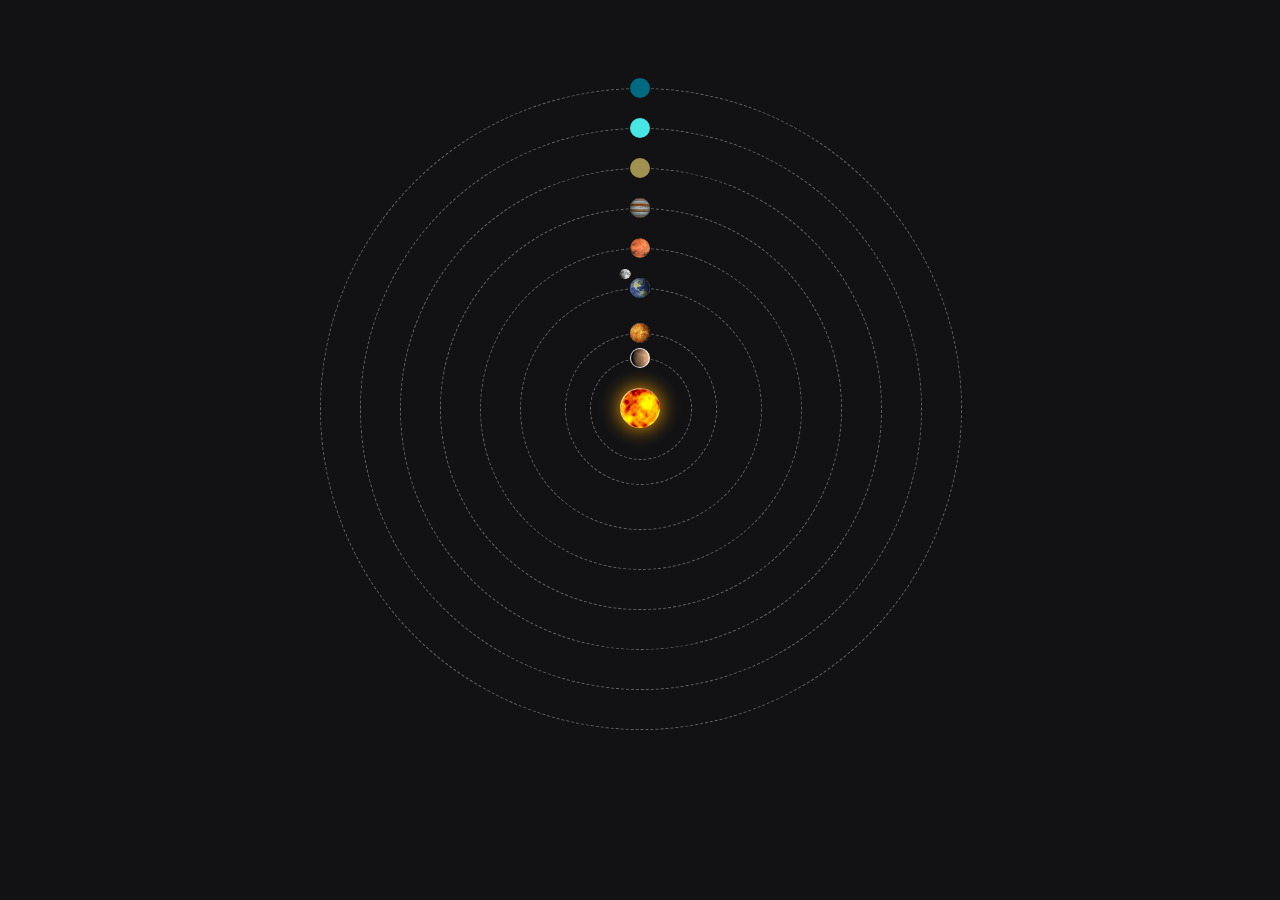
==== solarSystem/index.html @ 9f452145 "created project solar system" ====
<!DOCTYPE html>
<html>

<head>
  <meta charset="utf-8">
  <meta name="viewport" content="width=device-width">
  <title>Solar System</title>
  <link href="style.css" rel="stylesheet" type="text/css" />
</head>

<body>
  <div class="solar-system">
    <div id="sun"><img src="images/sun.png" /></div>

    <div class="orbit mercury-orbit"></div>
    <div class="mercury-spin">
      <div class="planet"><img class="img" src="images/mercury.png" /></div>
    </div>

    <div class="orbit venus-orbit"></div>
    <div class="venus-spin">
      <div class="planet"><img class="img" src="images/venus.jpg" /></div>
    </div>

    <div class="orbit earth-orbit"></div>
    <div class="earth-spin">
      <div class="moon-orbit"></div>
      <div class="moon-spin">
        <div id="moon"><img src="images/moon.png" /></div>
      </div>

      <img id="earth" src="images/earth2.jpg" />
    </div>

    <div class="orbit mars-orbit">
    </div>
    <div class="mars-spin">
      <div class="planet"><img class="img" src="images/mars.png" /></div>
    </div>

    <div class="orbit jupiter-orbit"></div>
    <div class="jupiter-spin">
      <div class="planet"><img class="img" src="images/jupiter.jpg" /></div>
    </div>

    <div class="orbit saturn-orbit"></div>
    <div class="saturn-spin">
      <div class="planet saturn"></div>
    </div>

    <div class="orbit uranus-orbit"></div>
    <div class="uranus-spin">
      <div class="planet uranus"></div>
    </div>

    <div class="orbit neptune-orbit"></div>
    <div class="neptune-spin">
      <div class="planet neptune"></div>
    </div>
  </div>

</body>

</html>
---- solarSystem/style.css ----
html,
body {
  background-color: #121215;
}

.solar-system {
  position: relative;
  width: 800px;
  height: 800px;
  margin: auto;
  overflow: hidden;
}

#sun {
  height: 40px;
  width: 40px;
  margin-top: -20px;
  margin-left: -20px;
  border-radius: 50%;
  box-shadow: 0 0 20px orange;
  overflow: hidden;
}

#sun img {
  height: 40px;
  width: 40px;
}

.orbit {
  border: 1px dashed #666;
}

#sun,
.orbit,
.orbit+div,
.orbit+div>div {
  position: absolute;
}

#sun,
.orbit,
.orbit+div {
  top: 50%;
  left: 50%;
}

.orbit+div>div {
  top: 0;
  left: 50%;
}

.orbit,
.orbit+div div,
#earth {
  border-radius: 50%;
}

.img {
  height: 20px;
  width: 20px;
}

.planet {
  overflow: hidden;
  margin-top: -10px;
  margin-left: -10px;
  height: 20px;
  width: 20px;
}

.mercury-orbit,
.mercury-spin {
  width: 100px;
  height: 100px;
  margin-left: -50px;
  margin-top: -50px;
}

.venus-orbit,
.venus-spin {
  margin-top: -75px;
  margin-left: -75px;
  width: 150px;
  height: 150px;
}

#earth {
  position: absolute;
  top: 0;
  left: 50%;
  margin-top: -10px;
  margin-left: -10px;
  height: 20px;
  width: 20px;
  border-radius: 50%;
}

.earth-orbit,
.earth-spin {
  width: 240px;
  height: 240px;
  margin-left: -120px;
  margin-top: -120px;
}

#moon {
  overflow: hidden;
  margin-top: -6px;
  margin-left: -6px;
  height: 12px;
  width: 12px;
  border-radius: 50%;
}

#moon img {
  width: 12px;
  height: 12px;
}

.moon-orbit,
.moon-spin {
  height: 30px;
  width: 30px;
  margin-top: -15px;
  margin-left: -15px;
  border-color: #447;
}

.mars-orbit,
.mars-spin {
  width: 320px;
  height: 320px;
  margin-left: -160px;
  margin-top: -160px;
}

.jupiter-orbit,
.jupiter-spin {
  width: 400px;
  height: 400px;
  margin-left: -200px;
  margin-top: -200px;
}

.saturn {
  background-color: #9f9250;
}

.saturn-orbit,
.saturn-spin {
  width: 480px;
  height: 480px;
  margin-left: -240px;
  margin-top: -240px;
}

.uranus {
  background-color: #47e6e3;
}

.uranus-orbit,
.uranus-spin {
  width: 560px;
  height: 560px;
  margin-left: -280px;
  margin-top: -280px;
}

.neptune {
  background-color: #006a80;
}

.neptune-orbit,
.neptune-spin {
  width: 640px;
  height: 640px;
  margin-left: -320px;
  margin-top: -320px;
}

@keyframes spin-right {
  100% {
    transform: rotate(360deg);
  }
}

.mercury-spin {
  animation: spin-right 4s linear infinite;
}

.venus-spin {
  animation: spin-right 8s linear infinite;
}

.earth-spin {
  animation: spin-right 14s linear infinite;
}

.moon-spin {
  animation: spin-right 1.5s linear infinite;
}

.mars-spin {
  animation: spin-right 22s linear infinite;
}

.jupiter-spin {
  animation: spin-right 38s linear infinite;
}

.saturn-spin {
  animation: spin-right 50s linear infinite;
}

.uranus-spin {
  animation: spin-right 68s linear infinite;
}

.neptune-spin {
  animation: spin-right 85s linear infinite;
}
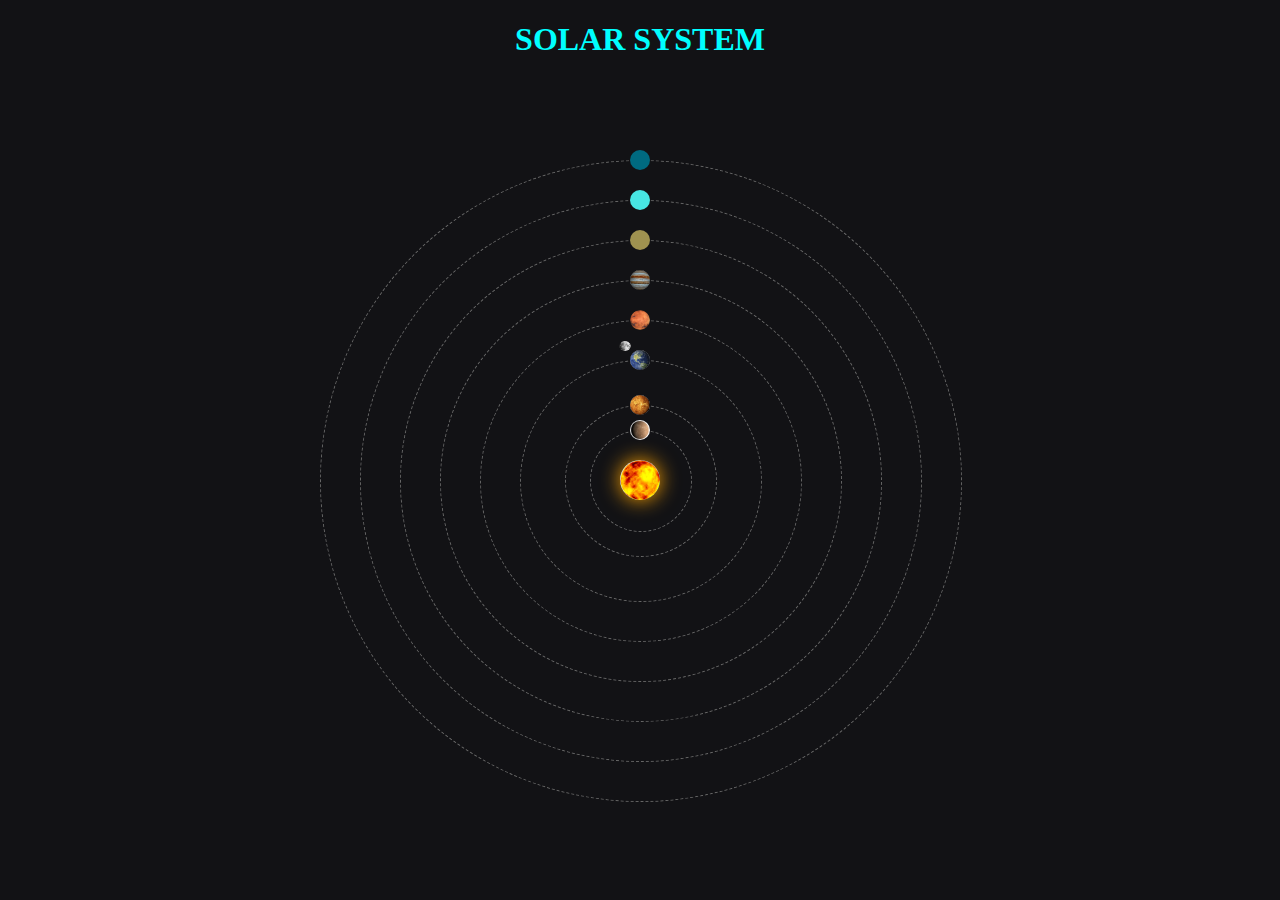
==== commit c24f4fc1: "added heading for the page" ====
--- a/solarSystem/index.html
+++ b/solarSystem/index.html
@@ -9,6 +9,7 @@
 </head>
 
 <body>
+  <h1>SOLAR SYSTEM</h1>
   <div class="solar-system">
     <div id="sun"><img src="images/sun.png" /></div>
 
--- a/solarSystem/style.css
+++ b/solarSystem/style.css
@@ -1,6 +1,12 @@
 html,
 body {
   background-color: #121215;
+}
+
+h1 {
+  text-align: center;
+  font-size: 2em;
+  color: cyan;
 }
 
 .solar-system {
@@ -184,6 +190,10 @@
   }
 }
 
+.img, #moon, #earth {
+  animation: 6s linear infinite;
+}
+
 .mercury-spin {
   animation: spin-right 4s linear infinite;
 }
